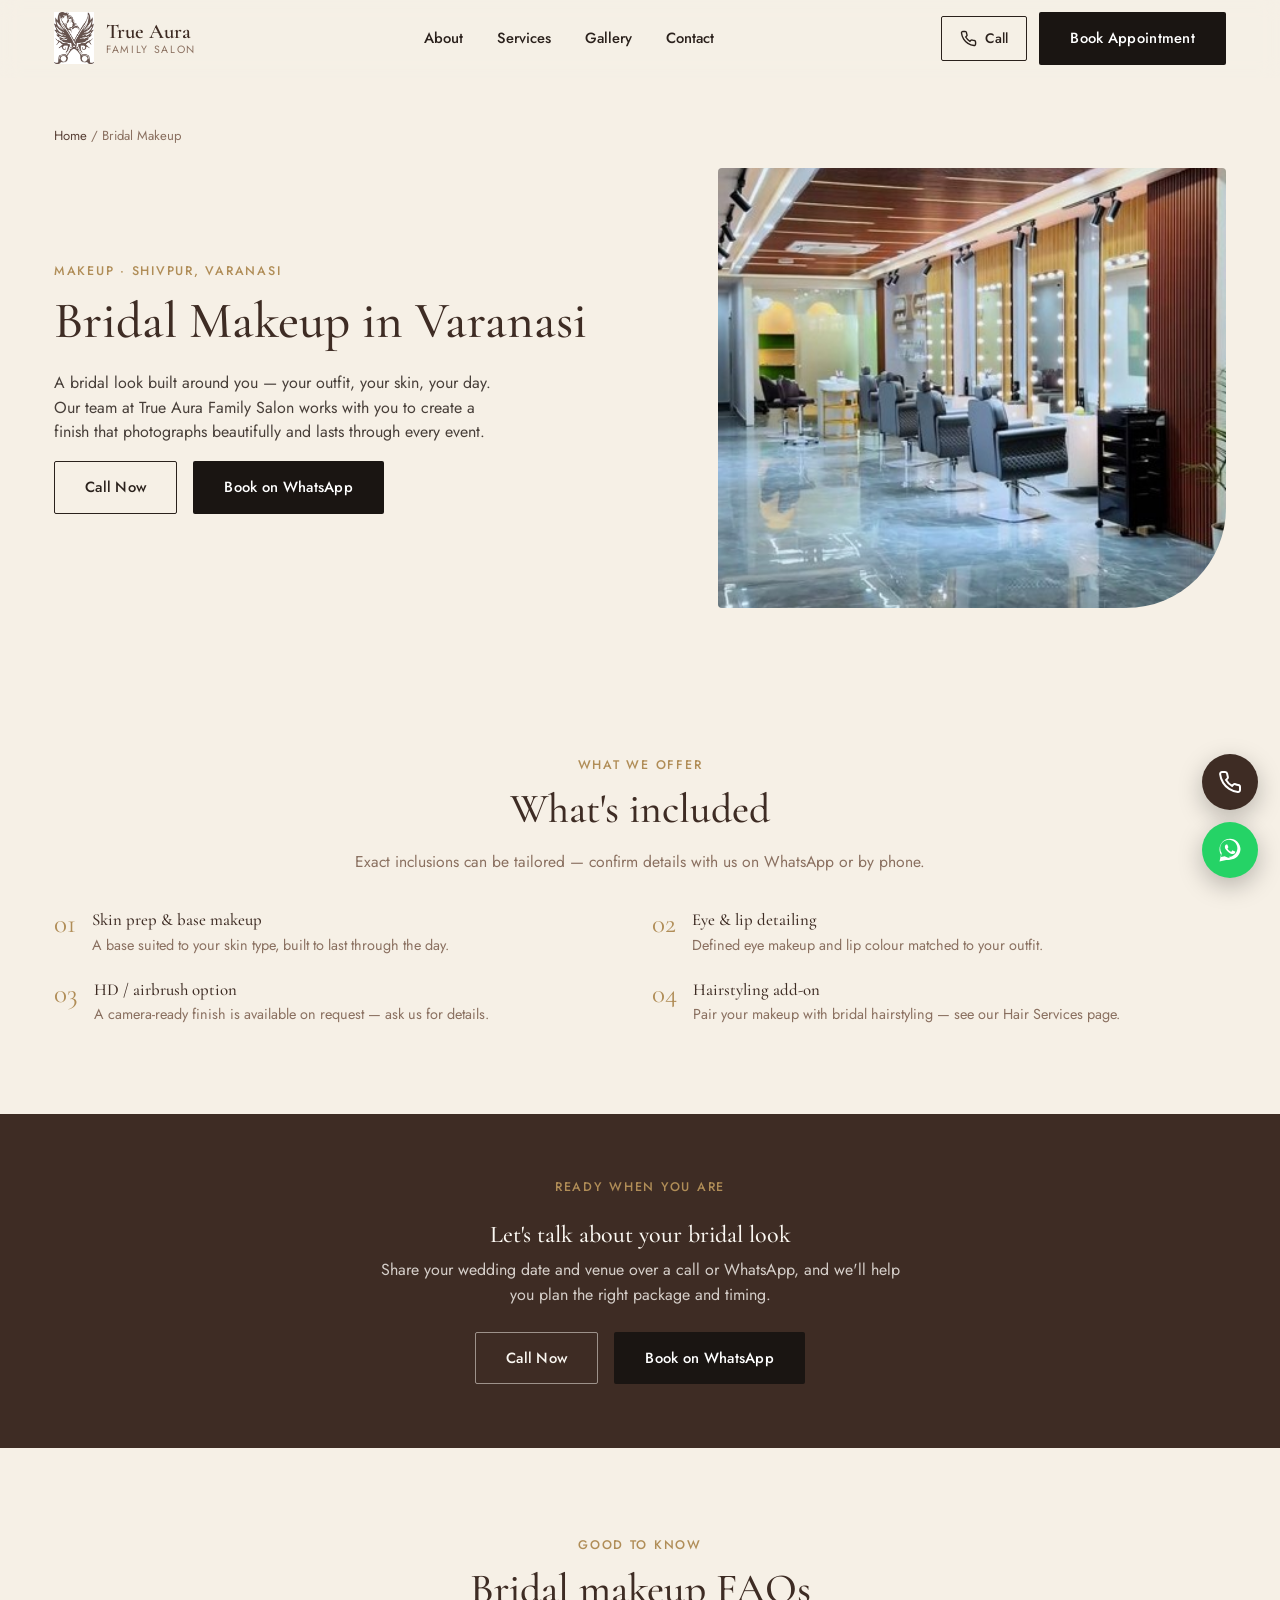
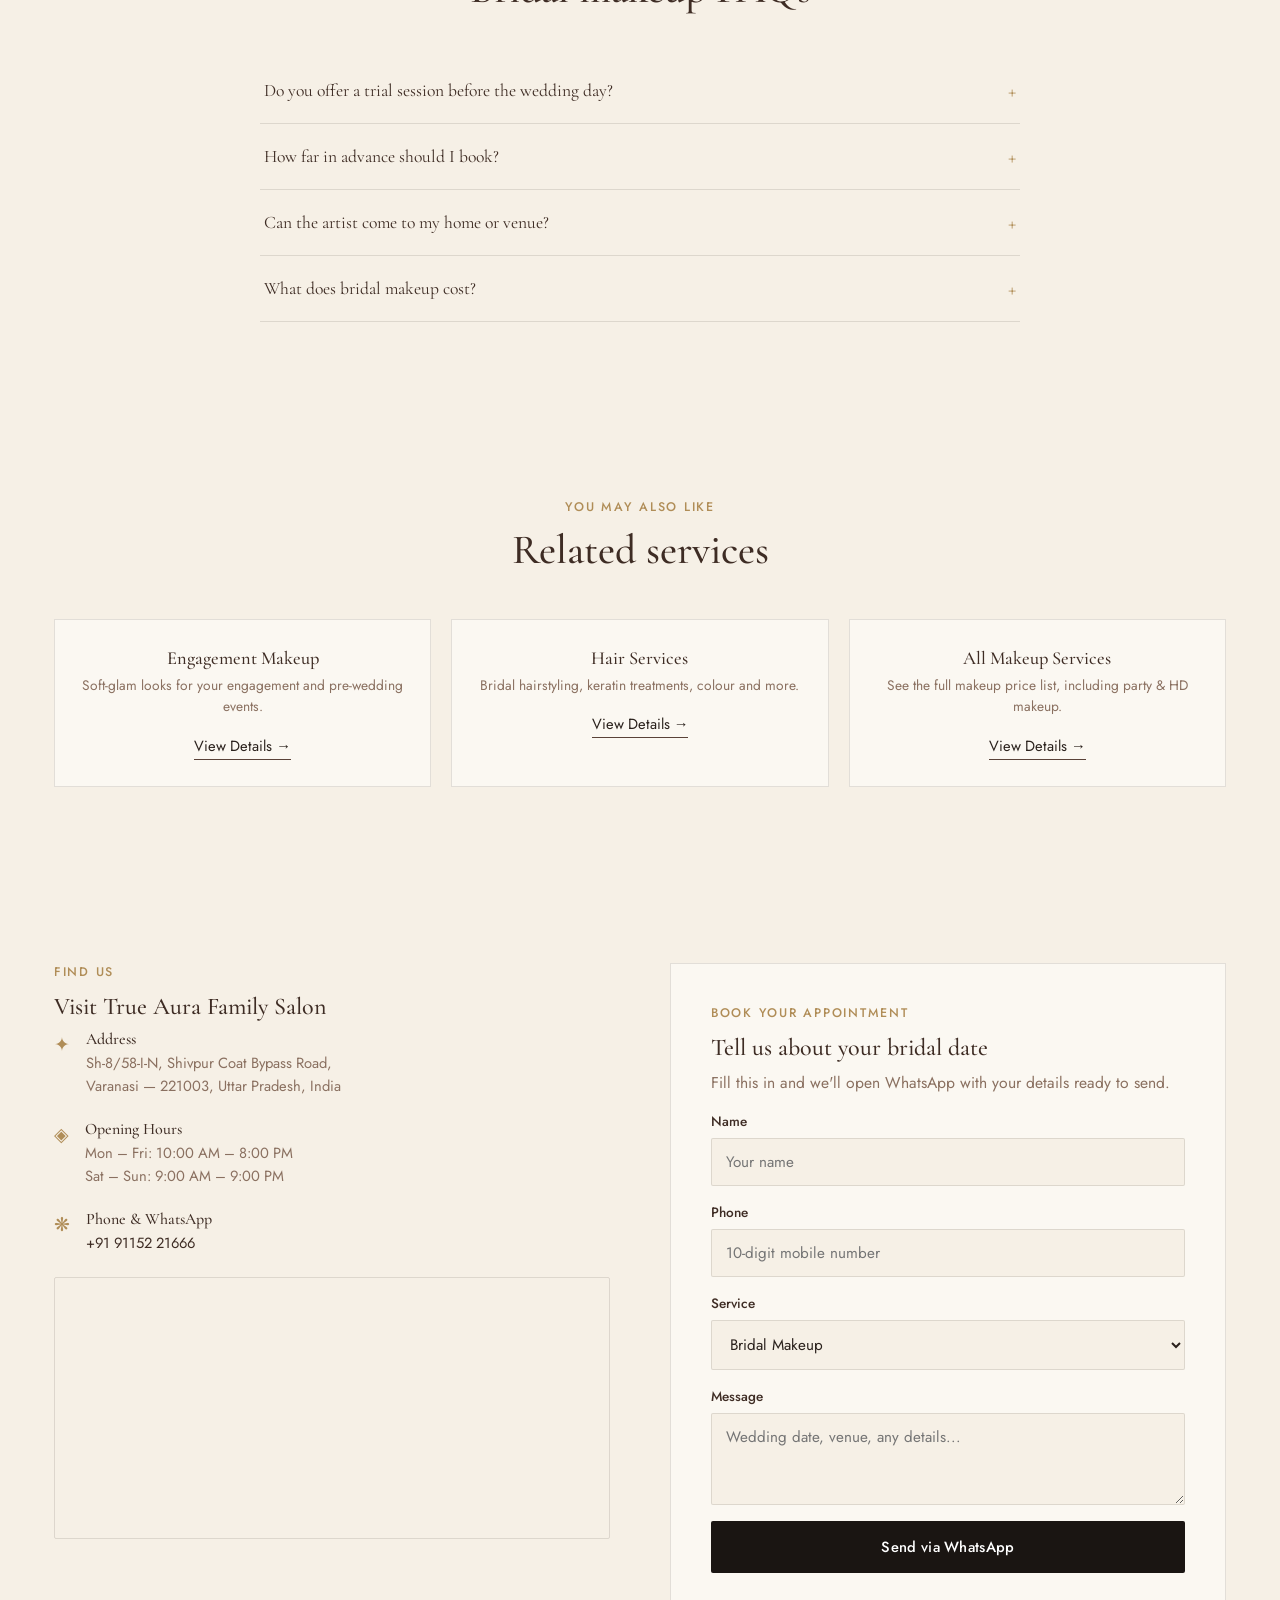
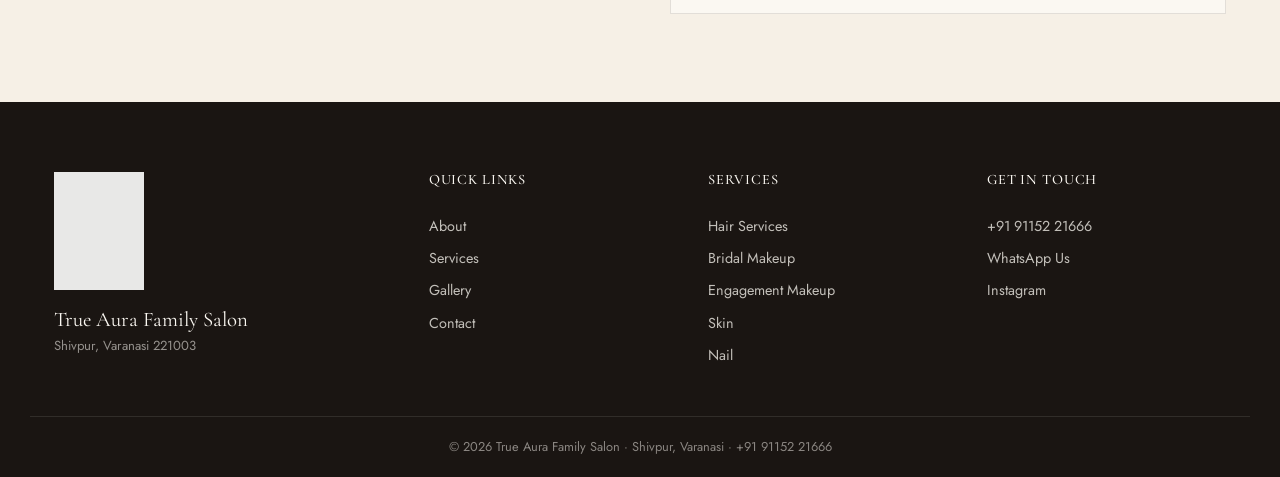
==== bridal-makeup.html @ 0a761437 "Add files via upload" ====
<!DOCTYPE html>
<html lang="en">
<head>
<meta charset="UTF-8">
<meta name="viewport" content="width=device-width, initial-scale=1.0">
<title>Bridal Makeup in Varanasi | True Aura Family Salon, Shivpur</title>
<meta name="description" content="Bridal makeup at True Aura Family Salon, Shivpur, Varanasi. Book a call or WhatsApp consultation for your wedding day look. Call +91 91152 21666.">
<meta name="keywords" content="bridal makeup Varanasi, bridal makeup artist Varanasi, wedding makeup Shivpur, bridal makeup near me Varanasi">
<meta name="robots" content="index, follow">
<link rel="canonical" href="https://trueauraofficial06-lab.github.io/trueaurasalon.github.io/bridal-makeup.html">

<meta property="og:type" content="website">
<meta property="og:site_name" content="True Aura Family Salon">
<meta property="og:title" content="Bridal Makeup in Varanasi | True Aura Family Salon">
<meta property="og:description" content="Bridal makeup at True Aura Family Salon, Shivpur, Varanasi.">
<meta property="og:url" content="https://trueauraofficial06-lab.github.io/trueaurasalon.github.io/bridal-makeup.html">
<meta property="og:image" content="https://trueauraofficial06-lab.github.io/trueaurasalon.github.io/assets/images/salon-stations.jpg">

<link rel="icon" type="image/png" href="assets/images/logo-header.png">
<link rel="preconnect" href="https://fonts.googleapis.com">
<link rel="preconnect" href="https://fonts.gstatic.com" crossorigin>
<link href="https://fonts.googleapis.com/css2?family=Cormorant+Garamond:ital,wght@0,400;0,500;0,600;1,500&family=Jost:wght@300;400;500;600&display=swap" rel="stylesheet">
<link rel="stylesheet" href="style.css">

<script type="application/ld+json">
{
  "@context": "https://schema.org",
  "@type": "Service",
  "serviceType": "Bridal Makeup",
  "provider": {
    "@type": "HairSalon",
    "name": "True Aura Family Salon",
    "telephone": "+919115221666",
    "address": {
      "@type": "PostalAddress",
      "streetAddress": "Sh-8/58-I-N, Shivpur Coat Bypass Road",
      "addressLocality": "Varanasi",
      "postalCode": "221003",
      "addressRegion": "Uttar Pradesh",
      "addressCountry": "IN"
    }
  },
  "areaServed": "Varanasi",
  "url": "https://trueauraofficial06-lab.github.io/trueaurasalon.github.io/bridal-makeup.html"
}
</script>
</head>
<body>

<!-- ============ HEADER ============ -->
<header class="site-header" id="site-header">
  <div class="container header-inner">
    <a href="index.html" class="brand" aria-label="True Aura Family Salon — home">
      <img src="assets/images/logo-header.png" alt="True Aura Family Salon logo — scissors and wings emblem" class="brand-logo" width="56" height="73">
      <span class="brand-text">
        <span class="brand-name">True Aura</span>
        <span class="brand-sub">Family Salon</span>
      </span>
    </a>

    <nav class="main-nav" aria-label="Primary">
      <ul>
        <li><a href="index.html#about">About</a></li>
        <li class="has-mega">
          <a href="index.html#services" aria-haspopup="true">Services</a>
          <div class="mega-menu" aria-label="Service categories">
            <div class="mega-col">
              <span class="mega-cat">Hair</span>
              <a href="hair-services.html">Hair Services</a>
              <a href="index.html?filter=hair#services">Full price list</a>
            </div>
            <div class="mega-col">
              <span class="mega-cat">Makeup</span>
              <a href="bridal-makeup.html">Bridal Makeup</a>
              <a href="engagement-makeup.html">Engagement Makeup</a>
              <a href="index.html?filter=makeup#services">Full price list</a>
            </div>
            <div class="mega-col">
              <span class="mega-cat">Skin</span>
              <a href="index.html?filter=skin#services">Full price list</a>
            </div>
            <div class="mega-col">
              <span class="mega-cat">Nail</span>
              <a href="index.html?filter=nail#services">Full price list</a>
            </div>
          </div>
        </li>
        <li><a href="index.html#gallery">Gallery</a></li>
        <li><a href="index.html#contact">Contact</a></li>
      </ul>
    </nav>

    <div class="header-actions">
      <a href="tel:+919115221666" class="header-call" aria-label="Call True Aura Family Salon">
        <svg width="17" height="17" viewBox="0 0 24 24" fill="none" stroke="currentColor" stroke-width="2"><path d="M22 16.92v3a2 2 0 0 1-2.18 2 19.79 19.79 0 0 1-8.63-3.07 19.5 19.5 0 0 1-6-6 19.79 19.79 0 0 1-3.07-8.67A2 2 0 0 1 4.11 2h3a2 2 0 0 1 2 1.72c.127.96.362 1.903.7 2.81a2 2 0 0 1-.45 2.11L8.09 9.91a16 16 0 0 0 6 6l1.27-1.27a2 2 0 0 1 2.11-.45c.907.338 1.85.573 2.81.7A2 2 0 0 1 22 16.92z"/></svg>
        <span>Call</span>
      </a>
      <a href="https://wa.me/919115221666?text=Hi%20True%20Aura%2C%20I%27d%20like%20to%20ask%20about%20bridal%20makeup." class="btn btn-solid" target="_blank" rel="noopener">Book Appointment</a>
      <button class="nav-toggle" id="navToggle" aria-label="Open menu" aria-expanded="false">
        <span></span><span></span><span></span>
      </button>
    </div>
  </div>

  <div class="mobile-nav" id="mobileNav">
    <a href="index.html#about">About</a>
    <a href="index.html#services">Services</a>
    <a href="hair-services.html">Hair Services</a>
    <a href="bridal-makeup.html">Bridal Makeup</a>
    <a href="engagement-makeup.html">Engagement Makeup</a>
    <a href="index.html#gallery">Gallery</a>
    <a href="index.html#contact">Contact</a>
    <a href="tel:+919115221666" class="btn btn-outline">Call Now</a>
    <a href="https://wa.me/919115221666" class="btn btn-solid" target="_blank" rel="noopener">Book on WhatsApp</a>
  </div>
</header>

<main>

  <!-- ============ PAGE HERO ============ -->
  <section class="page-hero">
    <div class="container">
      <p class="breadcrumb"><a href="index.html">Home</a> / Bridal Makeup</p>
      <div class="page-hero-inner">
        <div class="page-hero-copy">
          <p class="eyebrow">Makeup · Shivpur, Varanasi</p>
          <h1>Bridal Makeup in Varanasi</h1>
          <p class="hero-sub">A bridal look built around you — your outfit, your skin, your day. Our team at True Aura Family Salon works with you to create a finish that photographs beautifully and lasts through every event.</p>
          <div class="hero-ctas">
            <a href="tel:+919115221666" class="btn btn-outline">Call Now</a>
            <a href="https://wa.me/919115221666?text=Hi%20True%20Aura%2C%20I%27d%20like%20to%20ask%20about%20bridal%20makeup." class="btn btn-solid" target="_blank" rel="noopener">Book on WhatsApp</a>
          </div>
        </div>
        <div class="page-hero-media">
          <img src="assets/images/salon-stations-md.jpg" alt="Bridal makeup styling area at True Aura Family Salon, Varanasi" width="900" height="1600" loading="eager">
        </div>
      </div>
    </div>
  </section>

  <!-- ============ WHAT'S INCLUDED ============ -->
  <section class="editorial">
    <div class="container">
      <div class="section-head" style="margin-bottom:36px;">
        <p class="eyebrow">What We Offer</p>
        <h2>What's included</h2>
        <p class="section-sub">Exact inclusions can be tailored — confirm details with us on WhatsApp or by phone.</p>
      </div>
      <div class="include-grid">
        <div class="include-item">
          <span class="num">01</span>
          <div><h3>Skin prep &amp; base makeup</h3><p>A base suited to your skin type, built to last through the day.</p></div>
        </div>
        <div class="include-item">
          <span class="num">02</span>
          <div><h3>Eye &amp; lip detailing</h3><p>Defined eye makeup and lip colour matched to your outfit.</p></div>
        </div>
        <div class="include-item">
          <span class="num">03</span>
          <div><h3>HD / airbrush option</h3><p>A camera-ready finish is available on request — ask us for details.</p></div>
        </div>
        <div class="include-item">
          <span class="num">04</span>
          <div><h3>Hairstyling add-on</h3><p>Pair your makeup with bridal hairstyling — see our Hair Services page.</p></div>
        </div>
      </div>
    </div>
  </section>

  <!-- ============ CTA BANNER ============ -->
  <section class="cta-banner">
    <div class="container">
      <p class="eyebrow">Ready When You Are</p>
      <h2>Let's talk about your bridal look</h2>
      <p>Share your wedding date and venue over a call or WhatsApp, and we'll help you plan the right package and timing.</p>
      <div class="hero-ctas">
        <a href="tel:+919115221666" class="btn btn-outline">Call Now</a>
        <a href="https://wa.me/919115221666?text=Hi%20True%20Aura%2C%20I%27d%20like%20to%20ask%20about%20bridal%20makeup." class="btn btn-solid" target="_blank" rel="noopener">Book on WhatsApp</a>
      </div>
    </div>
  </section>

  <!-- ============ FAQ ============ -->
  <section class="faq">
    <div class="container">
      <div class="section-head">
        <p class="eyebrow">Good to Know</p>
        <h2>Bridal makeup FAQs</h2>
      </div>
      <div class="faq-list" id="faqListBridal"></div>
    </div>
  </section>

  <!-- ============ RELATED SERVICES ============ -->
  <section class="popular">
    <div class="container">
      <div class="section-head">
        <p class="eyebrow">You May Also Like</p>
        <h2>Related services</h2>
      </div>
      <div class="related-grid">
        <div class="related-card">
          <h3>Engagement Makeup</h3>
          <p>Soft-glam looks for your engagement and pre-wedding events.</p>
          <a href="engagement-makeup.html" class="text-link">View Details →</a>
        </div>
        <div class="related-card">
          <h3>Hair Services</h3>
          <p>Bridal hairstyling, keratin treatments, colour and more.</p>
          <a href="hair-services.html" class="text-link">View Details →</a>
        </div>
        <div class="related-card">
          <h3>All Makeup Services</h3>
          <p>See the full makeup price list, including party &amp; HD makeup.</p>
          <a href="index.html?filter=makeup#services" class="text-link">View Details →</a>
        </div>
      </div>
    </div>
  </section>

  <!-- ============ CONTACT ============ -->
  <section class="contact" id="contact">
    <div class="container contact-inner">
      <div class="contact-info">
        <p class="eyebrow">Find Us</p>
        <h2>Visit True Aura Family Salon</h2>
        <div class="info-row">
          <span class="info-icon">✦</span>
          <div><h3>Address</h3><p>Sh-8/58-I-N, Shivpur Coat Bypass Road,<br>Varanasi — 221003, Uttar Pradesh, India</p></div>
        </div>
        <div class="info-row">
          <span class="info-icon">◈</span>
          <div><h3>Opening Hours</h3><p>Mon – Fri: 10:00 AM – 8:00 PM<br>Sat – Sun: 9:00 AM – 9:00 PM</p></div>
        </div>
        <div class="info-row">
          <span class="info-icon">❋</span>
          <div><h3>Phone &amp; WhatsApp</h3><p><a href="tel:+919115221666">+91 91152 21666</a></p></div>
        </div>
        <div class="map-embed">
          <iframe src="https://maps.google.com/maps?q=Shivpur+Coat+Bypass+Road+Varanasi+221003&output=embed" title="True Aura Family Salon location map" loading="lazy" referrerpolicy="no-referrer-when-downgrade"></iframe>
        </div>
      </div>

      <div class="contact-form-wrap">
        <p class="eyebrow">Book Your Appointment</p>
        <h2>Tell us about your bridal date</h2>
        <p class="section-sub">Fill this in and we'll open WhatsApp with your details ready to send.</p>
        <form id="bookingForm" class="booking-form">
          <label for="fName">Name<input type="text" id="fName" name="name" required placeholder="Your name"></label>
          <label for="fPhone">Phone<input type="tel" id="fPhone" name="phone" required placeholder="10-digit mobile number"></label>
          <label for="fService">Service
            <select id="fService" name="service">
              <option selected>Bridal Makeup</option>
              <option>Engagement Makeup</option>
              <option>Hair</option>
              <option>Not sure yet</option>
            </select>
          </label>
          <label for="fMessage">Message<textarea id="fMessage" name="message" rows="3" placeholder="Wedding date, venue, any details..."></textarea></label>
          <button type="submit" class="btn btn-solid btn-full">Send via WhatsApp</button>
        </form>
      </div>
    </div>
  </section>

</main>

<div class="floating-actions">
  <a href="tel:+919115221666" class="floating-btn floating-call" aria-label="Call True Aura Family Salon">
    <svg width="24" height="24" viewBox="0 0 24 24" fill="none" stroke="currentColor" stroke-width="2"><path d="M22 16.92v3a2 2 0 0 1-2.18 2 19.79 19.79 0 0 1-8.63-3.07 19.5 19.5 0 0 1-6-6 19.79 19.79 0 0 1-3.07-8.67A2 2 0 0 1 4.11 2h3a2 2 0 0 1 2 1.72c.127.96.362 1.903.7 2.81a2 2 0 0 1-.45 2.11L8.09 9.91a16 16 0 0 0 6 6l1.27-1.27a2 2 0 0 1 2.11-.45c.907.338 1.85.573 2.81.7A2 2 0 0 1 22 16.92z"/></svg>
  </a>
  <a href="https://wa.me/919115221666?text=Hi%20True%20Aura%2C%20I%27d%20like%20to%20ask%20about%20bridal%20makeup."
     class="floating-btn floating-whatsapp" target="_blank" rel="noopener" aria-label="Book on WhatsApp">
    <svg viewBox="0 0 32 32" width="28" height="28" fill="currentColor"><path d="M16.02 3C9.4 3 4 8.4 4 15.02c0 2.36.62 4.56 1.7 6.47L4 29l7.7-1.63A11.94 11.94 0 0 0 16.02 27C22.64 27 28 21.6 28 14.98 28 8.4 22.64 3 16.02 3zm0 21.8c-2 0-3.86-.55-5.46-1.5l-.39-.23-4.57.97.98-4.46-.25-.4a9.7 9.7 0 0 1-1.5-5.16c0-5.4 4.4-9.8 9.8-9.8 5.4 0 9.8 4.4 9.8 9.8 0 5.4-4.4 9.78-9.8 9.78zm5.36-7.34c-.29-.15-1.74-.86-2.01-.96-.27-.1-.47-.15-.66.15-.2.29-.76.96-.93 1.16-.17.2-.34.22-.63.07-.29-.15-1.22-.45-2.32-1.43-.86-.76-1.44-1.7-1.61-1.99-.17-.29-.02-.44.13-.59.13-.13.29-.34.44-.51.15-.17.2-.29.29-.49.1-.2.05-.37-.02-.51-.07-.15-.66-1.59-.9-2.18-.24-.57-.48-.49-.66-.5h-.56c-.2 0-.51.07-.78.37-.27.29-1.02 1-1.02 2.44s1.04 2.83 1.19 3.03c.15.2 2.05 3.13 4.97 4.39.7.3 1.24.48 1.66.61.7.22 1.34.19 1.84.12.56-.08 1.74-.71 1.98-1.4.24-.68.24-1.27.17-1.4-.07-.13-.27-.2-.56-.35z"/></svg>
  </a>
</div>

<!-- ============ FOOTER ============ -->
<footer class="site-footer">
  <div class="container footer-inner">
    <div class="footer-brand">
      <img src="assets/images/logo-hero.png" alt="True Aura Family Salon logo" class="footer-logo" width="120" height="157" loading="lazy">
      <p>True Aura Family Salon</p>
      <p class="footer-tag">Shivpur, Varanasi 221003</p>
    </div>
    <div class="footer-col">
      <h4>Quick Links</h4>
      <a href="index.html#about">About</a>
      <a href="index.html#services">Services</a>
      <a href="index.html#gallery">Gallery</a>
      <a href="index.html#contact">Contact</a>
    </div>
    <div class="footer-col">
      <h4>Services</h4>
      <a href="hair-services.html">Hair Services</a>
      <a href="bridal-makeup.html">Bridal Makeup</a>
      <a href="engagement-makeup.html">Engagement Makeup</a>
      <a href="index.html?filter=skin#services">Skin</a>
      <a href="index.html?filter=nail#services">Nail</a>
    </div>
    <div class="footer-col">
      <h4>Get in Touch</h4>
      <a href="tel:+919115221666">+91 91152 21666</a>
      <a href="https://wa.me/919115221666" target="_blank" rel="noopener">WhatsApp Us</a>
      <a href="https://instagram.com/trueaurasalon" target="_blank" rel="noopener">Instagram</a>
    </div>
  </div>
  <div class="footer-bottom">
    <div class="container"><p>© 2026 True Aura Family Salon · Shivpur, Varanasi · +91 91152 21666</p></div>
  </div>
</footer>

<script src="script.js"></script>
<script>
  document.addEventListener('DOMContentLoaded', () => {
    window.renderFaq('faqListBridal', [
      { q: 'Do you offer a trial session before the wedding day?', a: 'Yes, trials are recommended for brides. Message us on WhatsApp or call to check availability and pricing.' },
      { q: 'How far in advance should I book?', a: 'We recommend booking at least 2\u20134 weeks ahead of your date to secure your preferred time slot.' },
      { q: 'Can the artist come to my home or venue?', a: 'Please ask us on WhatsApp or by phone \u2014 outcall availability depends on your date and location.' },
      { q: 'What does bridal makeup cost?', a: 'Pricing depends on the look, products and any add-ons like hairstyling. Call or WhatsApp us for current packages.' },
    ]);
  });
</script>
</body>
</html>
---- style.css ----
/* ============================================
   True Aura Family Salon — Stylesheet
   Palette: warm cream + mocha-brown (from logo) + near-black
   ============================================ */

:root {
  --cream: #F6F0E6;
  --cream-dark: #ECE2D0;
  --paper: #FBF8F2;
  --mocha: #5A4238;
  --mocha-dark: #3E2C24;
  --mocha-light: #8A7060;
  --ink: #2A211C;
  --near-black: #1A1512;
  --gold: #B08D57;
  --white: #FFFFFF;
  --line: rgba(42, 33, 28, 0.12);
  --shadow: 0 12px 32px rgba(58, 40, 28, 0.14);

  --font-serif: 'Cormorant Garamond', Georgia, serif;
  --font-sans: 'Jost', 'Segoe UI', sans-serif;

  --container-w: 1220px;
}

* { box-sizing: border-box; }
html { scroll-behavior: smooth; }

body {
  margin: 0;
  font-family: var(--font-sans);
  color: var(--ink);
  background: var(--cream);
  line-height: 1.55;
  -webkit-font-smoothing: antialiased;
}

img { max-width: 100%; display: block; }
a { color: inherit; text-decoration: none; }
ul { margin: 0; padding: 0; list-style: none; }
h1, h2, h3, h4 {
  font-family: var(--font-serif);
  color: var(--mocha-dark);
  margin: 0 0 0.4em;
  font-weight: 500;
  line-height: 1.15;
}
p { margin: 0 0 1em; }

.container {
  max-width: var(--container-w);
  margin: 0 auto;
  padding: 0 24px;
}

@media (prefers-reduced-motion: reduce) {
  html { scroll-behavior: auto; }
  * { animation: none !important; transition: none !important; }
}

/* ---------- Reveal-on-scroll ---------- */
.reveal {
  opacity: 0;
  transform: translateY(24px);
  transition: opacity .7s ease, transform .7s ease;
}
.reveal.is-visible { opacity: 1; transform: none; }

/* ---------- Buttons ---------- */
.btn {
  display: inline-flex;
  align-items: center;
  justify-content: center;
  gap: 8px;
  padding: 14px 30px;
  font-family: var(--font-sans);
  font-size: 0.92rem;
  font-weight: 500;
  letter-spacing: 0.02em;
  border-radius: 2px;
  border: 1px solid transparent;
  cursor: pointer;
  transition: background .25s ease, color .25s ease, border-color .25s ease, transform .15s ease;
  white-space: nowrap;
}
.btn:active { transform: scale(0.98); }
.btn-solid { background: var(--near-black); color: var(--white); }
.btn-solid:hover { background: var(--mocha-dark); }
.btn-dark { background: var(--mocha); color: var(--white); }
.btn-dark:hover { background: var(--mocha-dark); }
.btn-outline { background: transparent; color: var(--ink); border-color: var(--ink); }
.btn-outline:hover { background: var(--ink); color: var(--white); }
.btn-full { width: 100%; }

.text-link { font-size: 0.92rem; border-bottom: 1px solid var(--mocha); padding-bottom: 2px; }

/* ---------- Section heads ---------- */
.eyebrow {
  font-family: var(--font-sans);
  font-size: 0.78rem;
  letter-spacing: 0.14em;
  text-transform: uppercase;
  color: var(--gold);
  margin-bottom: 10px;
  font-weight: 500;
}
.section-head { max-width: 640px; margin: 0 auto 44px; text-align: center; }
.section-head h2 { font-size: clamp(1.9rem, 3.4vw, 2.6rem); }
.section-sub { color: var(--mocha-light); font-size: 0.98rem; }
.section-head-row {
  display: flex;
  align-items: flex-end;
  justify-content: space-between;
  text-align: left;
  max-width: none;
  margin-bottom: 32px;
  gap: 16px;
  flex-wrap: wrap;
}
.section-head-row .section-head { margin: 0; text-align: left; max-width: none; }

section { padding: 88px 0; }

/* ============ HEADER ============ */
.site-header {
  position: sticky;
  top: 0;
  z-index: 100;
  background: rgba(246, 240, 230, 0.7);
  backdrop-filter: blur(10px);
  border-bottom: 1px solid transparent;
  transition: background .3s ease, border-color .3s ease, box-shadow .3s ease;
}
.site-header.is-scrolled {
  background: var(--paper);
  border-color: var(--line);
  box-shadow: 0 4px 20px rgba(42,33,28,0.06);
}
.header-inner {
  display: flex;
  align-items: center;
  justify-content: space-between;
  gap: 24px;
  padding-top: 12px;
  padding-bottom: 12px;
}
.brand { display: flex; align-items: center; gap: 12px; }
.brand-logo { height: 52px; width: auto; }
.brand-text { display: flex; flex-direction: column; line-height: 1.1; }
.brand-name { font-family: var(--font-serif); font-size: 1.3rem; color: var(--mocha-dark); font-weight: 600; white-space: nowrap; }
.brand-sub { font-size: 0.66rem; letter-spacing: 0.16em; text-transform: uppercase; color: var(--mocha-light); white-space: nowrap; }

@media (max-width: 420px) {
  .brand-name { font-size: 1.05rem; }
  .brand-sub { display: none; }
}

.main-nav ul { display: flex; gap: 34px; }
.main-nav a { font-size: 0.92rem; font-weight: 500; padding: 6px 0; position: relative; }
.main-nav a::after {
  content: '';
  position: absolute; left: 0; right: 0; bottom: -2px;
  height: 1px; background: var(--mocha);
  transform: scaleX(0); transform-origin: left;
  transition: transform .25s ease;
}
.main-nav a:hover::after { transform: scaleX(1); }

.has-mega { position: relative; }
.mega-menu {
  position: absolute;
  top: 100%;
  left: 50%;
  transform: translateX(-50%) translateY(8px);
  background: var(--paper);
  border: 1px solid var(--line);
  box-shadow: var(--shadow);
  padding: 22px 20px;
  display: grid;
  grid-template-columns: repeat(4, 168px);
  gap: 24px;
  opacity: 0;
  visibility: hidden;
  transition: opacity .2s ease, transform .2s ease, visibility .2s;
}
.has-mega:hover .mega-menu,
.has-mega:focus-within .mega-menu {
  opacity: 1; visibility: visible; transform: translateX(-50%) translateY(0);
}
.mega-col { display: flex; flex-direction: column; gap: 3px; }
.mega-col .mega-cat {
  font-family: var(--font-serif);
  font-size: 1.05rem;
  color: var(--mocha-dark);
  margin-bottom: 8px;
}
.mega-col a {
  font-size: 0.85rem;
  color: var(--ink);
  padding: 5px 6px;
  margin: 0 -6px;
  border-radius: 2px;
}
.mega-col a:hover { background: var(--cream-dark); color: var(--mocha-dark); }

.header-actions { display: flex; align-items: center; gap: 12px; }
.header-call {
  display: inline-flex; align-items: center; gap: 8px;
  padding: 11px 18px;
  border: 1px solid var(--ink);
  border-radius: 2px;
  color: var(--ink);
  font-size: 0.86rem;
  font-weight: 500;
  white-space: nowrap;
  transition: background .2s ease, color .2s ease;
}
.header-call svg { flex-shrink: 0; }
.header-call:hover { background: var(--ink); color: var(--white); }
@media (max-width: 480px) {
  .header-call span { display: none; }
  .header-call { padding: 10px; border-radius: 50%; }
}

.nav-toggle {
  display: none;
  flex-direction: column;
  justify-content: center;
  gap: 5px;
  width: 40px; height: 40px;
  background: none; border: none; cursor: pointer;
}
.nav-toggle span { display: block; height: 2px; width: 100%; background: var(--ink); transition: transform .2s ease, opacity .2s ease; }
.nav-toggle.is-open span:nth-child(1) { transform: translateY(7px) rotate(45deg); }
.nav-toggle.is-open span:nth-child(2) { opacity: 0; }
.nav-toggle.is-open span:nth-child(3) { transform: translateY(-7px) rotate(-45deg); }

.mobile-nav {
  display: none;
  flex-direction: column;
  gap: 4px;
  padding: 8px 24px 24px;
  background: var(--paper);
  border-top: 1px solid var(--line);
}
.mobile-nav a { padding: 12px 0; font-size: 1rem; border-bottom: 1px solid var(--line); }
.mobile-nav .btn { margin-top: 14px; }
.mobile-nav.is-open { display: flex; }

/* ============ HERO ============ */
.hero { padding-top: 56px; padding-bottom: 0; overflow: hidden; }
.hero-inner {
  display: grid;
  grid-template-columns: 1.15fr 0.85fr;
  align-items: center;
  gap: 40px;
}
.hero-wordmark {
  font-size: clamp(4.2rem, 12vw, 9.5rem);
  letter-spacing: 0.01em;
  margin: 0.1em 0 0.25em;
  color: var(--mocha-dark);
  line-height: 0.9;
}
.hero-headline { font-family: var(--font-serif); font-size: clamp(1.3rem, 2vw, 1.6rem); font-style: italic; color: var(--mocha); margin-bottom: 0.5em; }
.hero-sub { max-width: 460px; color: var(--ink); opacity: 0.85; }
.hero-ctas { display: flex; gap: 16px; flex-wrap: wrap; margin-top: 8px; }

.hero-media { position: relative; }
.hero-media img {
  width: 100%;
  height: 560px;
  object-fit: cover;
  border-radius: 4px 4px 140px 4px;
}
.hero-media-tag {
  position: absolute;
  left: -18px;
  bottom: 34px;
  background: var(--near-black);
  color: var(--white);
  padding: 18px 22px;
  display: flex;
  flex-direction: column;
  box-shadow: var(--shadow);
}
.hero-media-tag-num { font-family: var(--font-serif); font-size: 1.9rem; line-height: 1; }
.hero-media-tag-label { font-size: 0.72rem; letter-spacing: 0.08em; text-transform: uppercase; color: var(--gold); margin-top: 4px; }

/* ============ CATEGORY STRIP ============ */
.category-strip { background: var(--near-black); padding: 0; margin-top: 64px; }
.category-grid {
  display: grid;
  grid-template-columns: repeat(4, 1fr);
}
.category-item {
  display: flex;
  align-items: center;
  gap: 16px;
  padding: 26px 20px;
  border-right: 1px solid rgba(255,255,255,0.08);
  color: var(--paper);
  transition: background .2s ease;
}
.category-item:last-child { border-right: none; }
.category-item:hover { background: rgba(255,255,255,0.05); }
.category-item img { width: 58px; height: 58px; object-fit: cover; border-radius: 2px; flex-shrink: 0; }
.category-label { font-family: var(--font-serif); font-size: 1.15rem; margin-right: auto; }
.category-go { font-size: 0.74rem; letter-spacing: 0.06em; color: var(--gold); white-space: nowrap; }

/* ============ EDITORIAL (About) ============ */
.editorial-inner {
  display: grid;
  grid-template-columns: 0.85fr 1.15fr;
  gap: 60px;
  align-items: center;
}
.editorial-media img { width: 100%; height: 520px; object-fit: cover; border-radius: 2px; }
.editorial-copy h2 { font-size: clamp(1.9rem, 3.2vw, 2.5rem); }
.check-list { margin: 20px 0 28px; display: flex; flex-direction: column; gap: 10px; }
.check-list li { position: relative; padding-left: 26px; color: var(--ink); opacity: 0.88; }
.check-list li::before {
  content: '✓';
  position: absolute; left: 0; top: 0;
  color: var(--gold); font-weight: 600;
}

/* ============ SERVICES ============ */
.services { background: var(--cream-dark); }
.filter-bar {
  display: flex;
  justify-content: center;
  flex-wrap: wrap;
  gap: 10px;
  margin-bottom: 40px;
}
.filter-btn {
  font-family: var(--font-sans);
  font-size: 0.86rem;
  padding: 10px 24px;
  border-radius: 999px;
  border: 1px solid var(--mocha-light);
  background: transparent;
  color: var(--mocha-dark);
  cursor: pointer;
  transition: background .2s ease, color .2s ease;
}
.filter-btn:hover { background: rgba(90,66,56,0.08); }
.filter-btn.is-active { background: var(--near-black); border-color: var(--near-black); color: var(--white); }

.services-grid {
  display: grid;
  grid-template-columns: repeat(3, 1fr);
  gap: 20px;
}
.service-card {
  background: var(--paper);
  border: 1px solid var(--line);
  padding: 26px;
  display: flex;
  flex-direction: column;
  gap: 8px;
  transition: transform .2s ease, box-shadow .2s ease;
}
.service-card:hover { transform: translateY(-4px); box-shadow: var(--shadow); }
.service-card-top { display: flex; justify-content: space-between; align-items: flex-start; gap: 12px; }
.service-card h3 { font-size: 1.2rem; margin: 0; }
.service-price { font-family: var(--font-serif); color: var(--gold); font-size: 1.15rem; white-space: nowrap; }
.service-desc { color: var(--mocha-light); font-size: 0.9rem; flex-grow: 1; }
.service-tag { font-size: 0.68rem; letter-spacing: 0.1em; text-transform: uppercase; color: var(--mocha-light); }
.service-card .btn { align-self: flex-start; padding: 9px 20px; font-size: 0.82rem; margin-top: 6px; }
.service-card.is-hidden { display: none; }

/* ============ POPULAR ============ */
.popular-grid {
  display: grid;
  grid-template-columns: repeat(4, 1fr);
  gap: 20px;
}
.popular-card { background: var(--paper); border: 1px solid var(--line); }
.popular-card-img { aspect-ratio: 4/5; overflow: hidden; }
.popular-card-img img { width: 100%; height: 100%; object-fit: cover; transition: transform .4s ease; }
.popular-card:hover .popular-card-img img { transform: scale(1.05); }
.popular-card-body { padding: 16px 18px 20px; }
.popular-card-body h3 { font-size: 1.05rem; margin-bottom: 4px; }
.popular-card-body .service-price { font-size: 1rem; }

/* ============ GALLERY ============ */
.gallery-grid {
  display: grid;
  grid-template-columns: repeat(4, 1fr);
  gap: 14px;
}
.gallery-grid img { width: 100%; height: 260px; object-fit: cover; border-radius: 2px; }
.gallery-note { text-align: center; color: var(--mocha-light); font-size: 0.85rem; margin: 24px 0 0; }

/* ============ TESTIMONIALS ============ */
.testimonials { background: var(--mocha-dark); color: var(--paper); }
.testimonials .eyebrow { color: var(--gold); }
.testimonials h2 { color: var(--paper); }
.testimonial-carousel { display: flex; align-items: center; gap: 20px; }
.testimonial-track { flex: 1; overflow: hidden; }
.testimonial-track-inner { display: flex; transition: transform .5s ease; }
.testimonial-card {
  flex: 0 0 100%;
  text-align: center;
  max-width: 640px;
  margin: 0 auto;
  padding: 0 20px;
}
.testimonial-card p.quote { font-family: var(--font-serif); font-size: 1.4rem; font-style: italic; line-height: 1.45; margin-bottom: 20px; }
.testimonial-card .stars { color: var(--gold); letter-spacing: 3px; margin-bottom: 14px; }
.testimonial-card .who { font-size: 0.85rem; color: var(--gold); letter-spacing: 0.05em; }
.t-arrow {
  background: none; border: 1px solid rgba(251,248,242,0.3); color: var(--paper);
  width: 42px; height: 42px; border-radius: 50%;
  font-size: 1.4rem; cursor: pointer; flex-shrink: 0;
  transition: background .2s ease;
}
.t-arrow:hover { background: rgba(251,248,242,0.12); }
.t-dots { display: flex; justify-content: center; gap: 8px; margin-top: 24px; }
.t-dot { width: 8px; height: 8px; border-radius: 50%; background: rgba(251,248,242,0.3); border: none; cursor: pointer; padding: 0; }
.t-dot.is-active { background: var(--gold); }

/* ============ TRUST ROW ============ */
.trust-row { background: var(--paper); padding: 60px 0; border-top: 1px solid var(--line); border-bottom: 1px solid var(--line); }
.trust-grid { display: grid; grid-template-columns: repeat(4, 1fr); gap: 30px; }
.trust-item { text-align: center; }
.trust-item svg { width: 34px; height: 34px; color: var(--gold); margin-bottom: 14px; }
.trust-item h3 { font-size: 1.05rem; margin-bottom: 6px; }
.trust-item p { font-size: 0.86rem; color: var(--mocha-light); margin: 0; }

/* ============ FAQ ============ */
.faq-list { max-width: 760px; margin: 0 auto; }
.faq-item { border-bottom: 1px solid var(--line); }
.faq-q {
  width: 100%; text-align: left; background: none; border: none;
  padding: 20px 4px; font-family: var(--font-serif); font-size: 1.1rem;
  color: var(--mocha-dark); cursor: pointer;
  display: flex; justify-content: space-between; align-items: center; gap: 16px;
}
.faq-q .plus { transition: transform .25s ease; color: var(--gold); font-size: 1.3rem; }
.faq-item.is-open .faq-q .plus { transform: rotate(45deg); }
.faq-a { max-height: 0; overflow: hidden; transition: max-height .3s ease; }
.faq-a p { padding: 0 4px 20px; color: var(--mocha-light); font-size: 0.95rem; }

/* ============ CONTACT ============ */
.contact-inner {
  display: grid;
  grid-template-columns: 1fr 1fr;
  gap: 60px;
}
.info-row { display: flex; gap: 16px; margin-bottom: 22px; }
.info-icon { color: var(--gold); font-size: 1.2rem; flex-shrink: 0; }
.info-row h3 { font-size: 1rem; margin-bottom: 4px; }
.info-row p { color: var(--mocha-light); font-size: 0.92rem; margin: 0; }
.info-row a { color: var(--mocha-dark); }
.info-row a:hover { color: var(--gold); }
.map-embed { margin-top: 20px; border-radius: 2px; overflow: hidden; border: 1px solid var(--line); }
.map-embed iframe { width: 100%; height: 260px; border: 0; display: block; }

.contact-form-wrap { background: var(--paper); border: 1px solid var(--line); padding: 40px; }
.booking-form { display: flex; flex-direction: column; gap: 16px; margin-top: 8px; }
.booking-form label { display: flex; flex-direction: column; gap: 6px; font-size: 0.85rem; color: var(--mocha-dark); font-weight: 500; }
.booking-form input, .booking-form select, .booking-form textarea {
  font-family: var(--font-sans);
  font-size: 0.95rem;
  padding: 12px 14px;
  border: 1px solid var(--line);
  background: var(--cream);
  color: var(--ink);
  border-radius: 2px;
  resize: vertical;
}
.booking-form input:focus, .booking-form select:focus, .booking-form textarea:focus {
  outline: 2px solid var(--gold);
  outline-offset: 1px;
}

/* ============ FLOATING ACTION BUTTONS ============ */
.floating-actions {
  position: fixed;
  right: 22px;
  bottom: 22px;
  display: flex;
  flex-direction: column;
  align-items: center;
  gap: 12px;
  z-index: 90;
}
.floating-btn {
  width: 56px; height: 56px;
  border-radius: 50%;
  display: flex;
  align-items: center;
  justify-content: center;
  color: #fff;
  box-shadow: 0 8px 24px rgba(0,0,0,0.25);
  transition: transform .2s ease;
}
.floating-btn:hover { transform: scale(1.08); }
.floating-whatsapp { background: #25D366; }
.floating-call { background: var(--mocha-dark); }

/* ============ FOOTER ============ */
.site-footer { background: var(--near-black); color: var(--paper); padding-top: 70px; }
.footer-inner {
  display: grid;
  grid-template-columns: 1.4fr repeat(3, 1fr);
  gap: 40px;
  padding-bottom: 50px;
  border-bottom: 1px solid rgba(251,248,242,0.1);
}
.footer-logo {
  width: 90px;
  height: auto;
  margin-bottom: 14px;
  /* logo is dark mocha line-art; lighten it so it reads clearly on the near-black footer */
  filter: brightness(0) invert(1) sepia(25%) saturate(200%) brightness(1.1);
  opacity: 0.9;
}
.footer-brand p { margin: 0; }
.footer-brand > p:first-of-type { font-family: var(--font-serif); font-size: 1.3rem; }
.footer-tag { font-size: 0.82rem; color: rgba(251,248,242,0.55); margin-top: 6px; }
.footer-col h4 { color: var(--paper); font-size: 0.9rem; letter-spacing: 0.06em; text-transform: uppercase; margin-bottom: 16px; }
.footer-col { display: flex; flex-direction: column; gap: 10px; }
.footer-col a { font-size: 0.9rem; color: rgba(251,248,242,0.75); }
.footer-col a:hover { color: var(--gold); }
.footer-bottom { padding: 20px 0; }
.footer-bottom p { margin: 0; text-align: center; font-size: 0.8rem; color: rgba(251,248,242,0.5); }

/* ============ SPOTLIGHT (homepage links to service pages) ============ */
.spotlight { background: var(--paper); }
.spotlight-grid {
  display: grid;
  grid-template-columns: repeat(3, 1fr);
  gap: 20px;
}
.spotlight-card {
  position: relative;
  overflow: hidden;
  border-radius: 2px;
  display: block;
  height: 320px;
}
.spotlight-card img {
  width: 100%; height: 100%; object-fit: cover;
  transition: transform .4s ease;
}
.spotlight-card:hover img { transform: scale(1.06); }
.spotlight-card-overlay {
  position: absolute; inset: 0;
  background: linear-gradient(to top, rgba(26,21,18,0.85) 0%, rgba(26,21,18,0.15) 55%, transparent 100%);
  display: flex;
  flex-direction: column;
  justify-content: flex-end;
  padding: 24px;
  color: var(--paper);
}
.spotlight-card h3 { color: var(--paper); font-size: 1.4rem; margin-bottom: 6px; }
.spotlight-card p { color: rgba(251,248,242,0.85); font-size: 0.88rem; margin-bottom: 10px; }
.spotlight-card .text-link { color: var(--gold); border-color: var(--gold); }

/* ============ BREADCRUMB ============ */
.breadcrumb { font-size: 0.82rem; color: var(--mocha-light); margin-bottom: 22px; }
.breadcrumb a { color: var(--mocha); }
.breadcrumb a:hover { text-decoration: underline; }

/* ============ PAGE HERO (service detail pages) ============ */
.page-hero { padding-top: 48px; padding-bottom: 60px; }
.page-hero-inner {
  display: grid;
  grid-template-columns: 1.1fr 0.9fr;
  gap: 44px;
  align-items: center;
}
.page-hero h1 { font-size: clamp(2.1rem, 4.2vw, 3.2rem); }
.page-hero-media img { width: 100%; height: 440px; object-fit: cover; border-radius: 4px 4px 100px 4px; }

/* ============ INCLUDE GRID ============ */
.include-grid {
  display: grid;
  grid-template-columns: repeat(2, 1fr);
  gap: 24px;
  margin: 8px 0 0;
}
.include-item { display: flex; gap: 16px; }
.include-item .num { font-family: var(--font-serif); font-size: 1.7rem; color: var(--gold); flex-shrink: 0; line-height: 1; }
.include-item h3 { font-size: 1.05rem; margin-bottom: 4px; }
.include-item p { font-size: 0.9rem; color: var(--mocha-light); margin: 0; }

/* ============ CTA BANNER ============ */
.cta-banner { background: var(--mocha-dark); color: var(--paper); text-align: center; padding: 64px 24px; }
.cta-banner .eyebrow { color: var(--gold); }
.cta-banner h2 { color: var(--paper); }
.cta-banner p { color: rgba(251,248,242,0.8); max-width: 520px; margin: 0 auto 24px; }
.cta-banner .hero-ctas { justify-content: center; }
.cta-banner .btn-outline { color: var(--paper); border-color: rgba(251,248,242,0.5); }
.cta-banner .btn-outline:hover { background: rgba(251,248,242,0.12); }

/* ============ RELATED SERVICES ============ */
.related-grid { display: grid; grid-template-columns: repeat(3, 1fr); gap: 20px; }
.related-card {
  background: var(--paper);
  border: 1px solid var(--line);
  padding: 28px 24px;
  text-align: center;
  transition: transform .2s ease, box-shadow .2s ease;
}
.related-card:hover { transform: translateY(-4px); box-shadow: var(--shadow); }
.related-card h3 { font-size: 1.15rem; margin-bottom: 6px; }
.related-card p { font-size: 0.86rem; color: var(--mocha-light); margin-bottom: 16px; }
@media (max-width: 1024px) {
  .hero-inner { grid-template-columns: 1fr; gap: 40px; }
  .hero-media img { height: 420px; }
  .editorial-inner { grid-template-columns: 1fr; gap: 34px; }
  .editorial-media img { height: 380px; }
  .services-grid { grid-template-columns: repeat(2, 1fr); }
  .popular-grid { grid-template-columns: repeat(2, 1fr); }
  .gallery-grid { grid-template-columns: repeat(2, 1fr); }
  .contact-inner { grid-template-columns: 1fr; }
  .footer-inner { grid-template-columns: 1fr 1fr; }
  .spotlight-grid { grid-template-columns: 1fr; }
  .page-hero-inner { grid-template-columns: 1fr; }
  .page-hero-media img { height: 340px; }
  .include-grid { grid-template-columns: 1fr; }
  .related-grid { grid-template-columns: 1fr; }
}

@media (max-width: 860px) {
  .main-nav { display: none; }
  .nav-toggle { display: flex; }
  .category-grid { grid-template-columns: repeat(2, 1fr); }
  .category-item { border-right: none; border-bottom: 1px solid rgba(255,255,255,0.08); }
  section { padding: 60px 0; }
  .contact-form-wrap { padding: 28px; }
}

@media (max-width: 600px) {
  .header-actions .btn { padding: 10px 16px; font-size: 0.82rem; }
  .hero-wordmark { font-size: 4rem; }
  .hero-ctas { flex-direction: column; align-items: stretch; }
  .hero-ctas .btn { text-align: center; }
  .services-grid { grid-template-columns: 1fr; }
  .popular-grid { grid-template-columns: 1fr 1fr; }
  .gallery-grid { grid-template-columns: 1fr 1fr; }
  .gallery-grid img { height: 160px; }
  .trust-grid { grid-template-columns: 1fr 1fr; gap: 26px; }
  .footer-inner { grid-template-columns: 1fr; }
  .section-head-row { flex-direction: column; align-items: flex-start; }
  .testimonial-card p.quote { font-size: 1.15rem; }
}
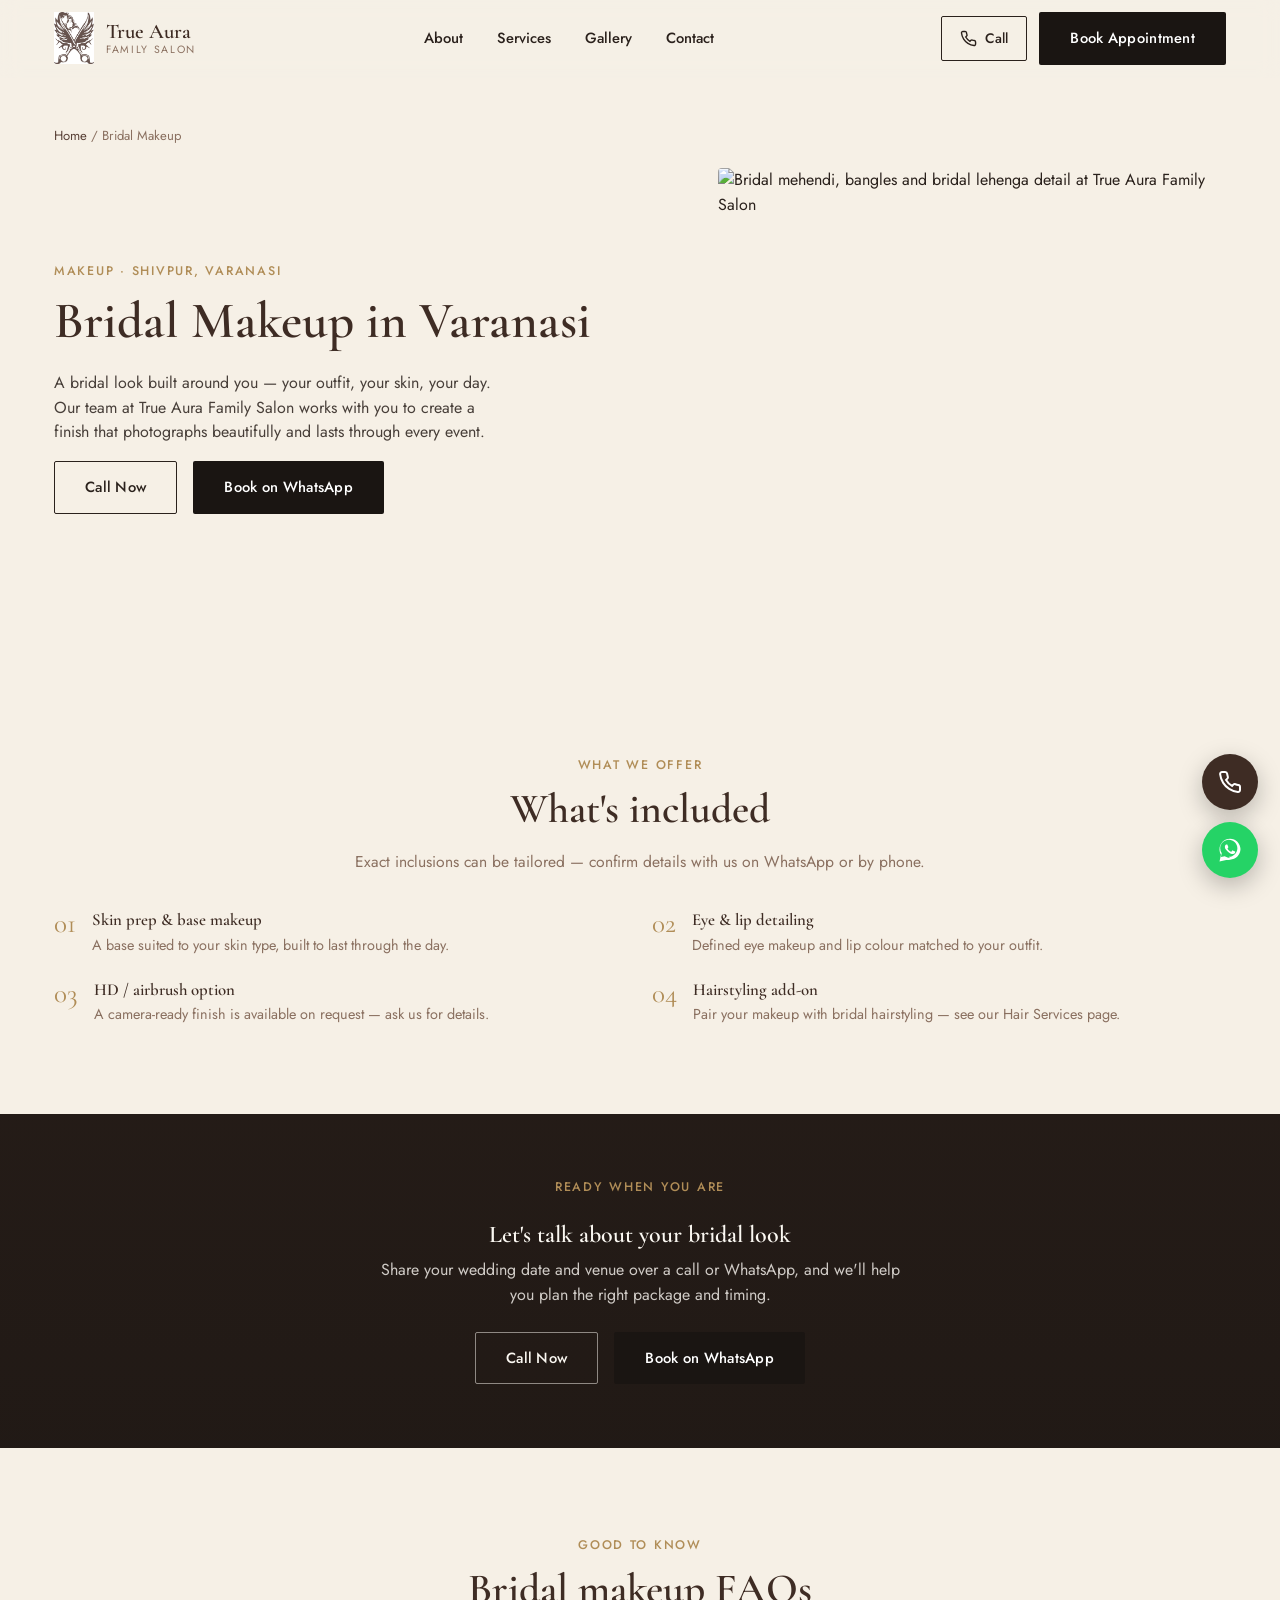
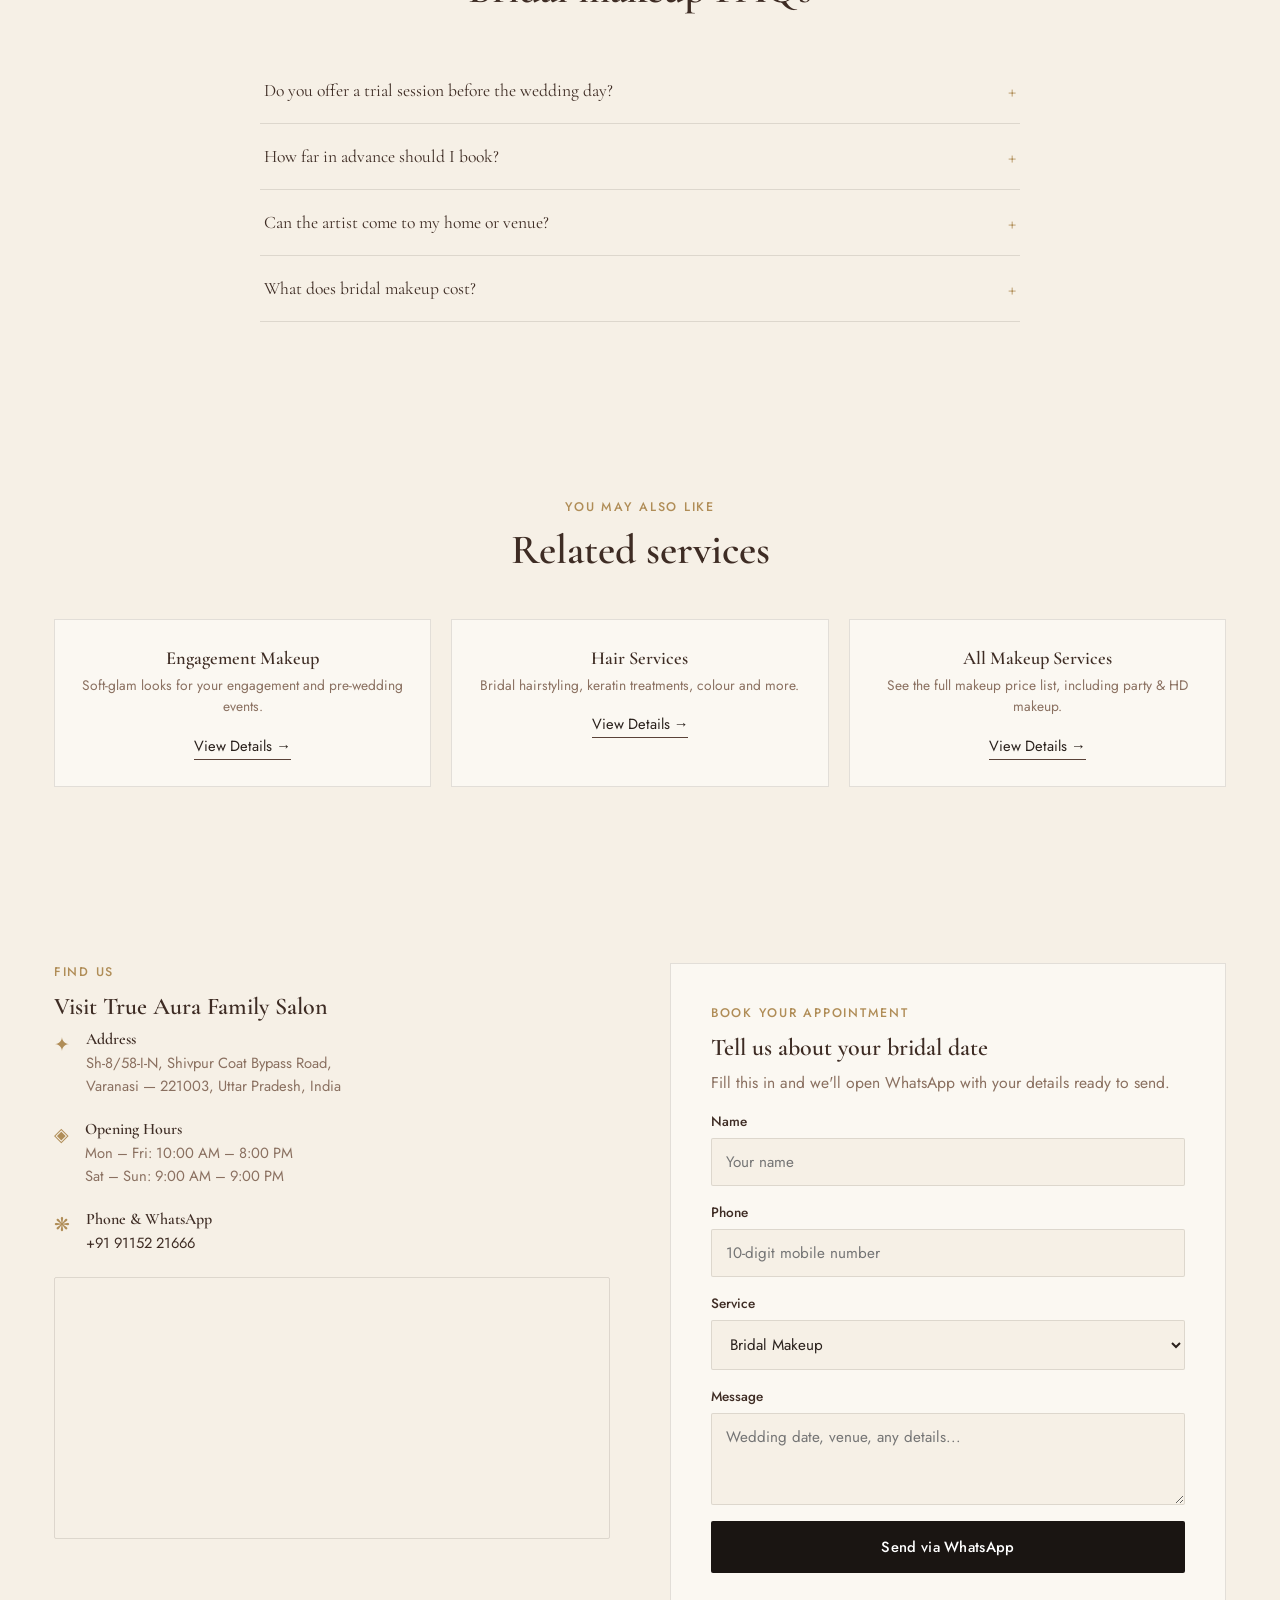
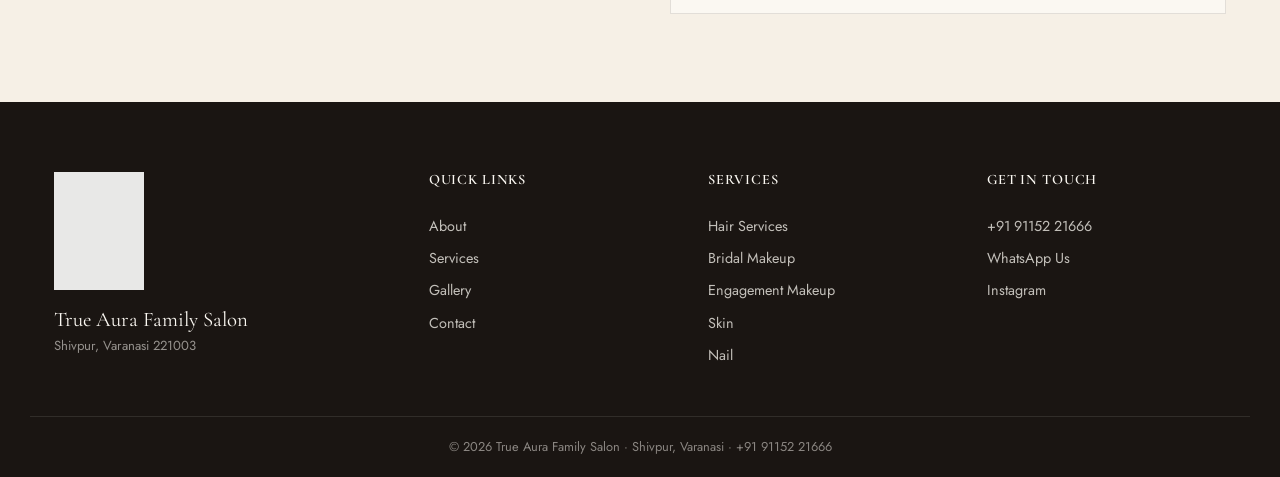
==== commit d6b4bdcb: "Add files via upload" ====
--- a/bridal-makeup.html
+++ b/bridal-makeup.html
@@ -132,7 +132,7 @@
           </div>
         </div>
         <div class="page-hero-media">
-          <img src="assets/images/salon-stations-md.jpg" alt="Bridal makeup styling area at True Aura Family Salon, Varanasi" width="900" height="1600" loading="eager">
+          <img src="assets/images/bridal-hands.jpg" alt="Bridal mehendi, bangles and bridal lehenga detail at True Aura Family Salon" width="800" height="2707" loading="eager" style="object-position: center 75%;">
         </div>
       </div>
     </div>
@@ -168,7 +168,7 @@
   </section>
 
   <!-- ============ CTA BANNER ============ -->
-  <section class="cta-banner">
+  <section class="cta-banner cta-banner--photo" style="background-image:url('assets/images/bridal-dupatta.jpg');">
     <div class="container">
       <p class="eyebrow">Ready When You Are</p>
       <h2>Let's talk about your bridal look</h2>
@@ -237,7 +237,7 @@
           <div><h3>Phone &amp; WhatsApp</h3><p><a href="tel:+919115221666">+91 91152 21666</a></p></div>
         </div>
         <div class="map-embed">
-          <iframe src="https://maps.google.com/maps?q=Shivpur+Coat+Bypass+Road+Varanasi+221003&output=embed" title="True Aura Family Salon location map" loading="lazy" referrerpolicy="no-referrer-when-downgrade"></iframe>
+          <iframe src="https://maps.google.com/maps?q=True+Aura+Family+Salon,25.3560487,82.9652868&z=17&output=embed" title="True Aura Family Salon location map" loading="lazy" referrerpolicy="no-referrer-when-downgrade"></iframe>
         </div>
       </div>
 
--- a/style.css
+++ b/style.css
@@ -42,7 +42,7 @@
   font-family: var(--font-serif);
   color: var(--mocha-dark);
   margin: 0 0 0.4em;
-  font-weight: 500;
+  font-weight: 600;
   line-height: 1.15;
 }
 p { margin: 0 0 1em; }
@@ -356,16 +356,19 @@
 .service-card {
   background: var(--paper);
   border: 1px solid var(--line);
-  padding: 26px;
+  overflow: hidden;
   display: flex;
   flex-direction: column;
-  gap: 8px;
   transition: transform .2s ease, box-shadow .2s ease;
 }
 .service-card:hover { transform: translateY(-4px); box-shadow: var(--shadow); }
+.service-card-img { aspect-ratio: 16 / 10; overflow: hidden; }
+.service-card-img img { width: 100%; height: 100%; object-fit: cover; transition: transform .4s ease; }
+.service-card:hover .service-card-img img { transform: scale(1.05); }
+.service-card-body { padding: 20px 22px 24px; display: flex; flex-direction: column; gap: 8px; flex-grow: 1; }
 .service-card-top { display: flex; justify-content: space-between; align-items: flex-start; gap: 12px; }
-.service-card h3 { font-size: 1.2rem; margin: 0; }
-.service-price { font-family: var(--font-serif); color: var(--gold); font-size: 1.15rem; white-space: nowrap; }
+.service-card h3 { font-size: 1.2rem; margin: 0; font-weight: 600; }
+.service-price { font-family: var(--font-serif); color: var(--gold); font-size: 1rem; white-space: nowrap; }
 .service-desc { color: var(--mocha-light); font-size: 0.9rem; flex-grow: 1; }
 .service-tag { font-size: 0.68rem; letter-spacing: 0.1em; text-transform: uppercase; color: var(--mocha-light); }
 .service-card .btn { align-self: flex-start; padding: 9px 20px; font-size: 0.82rem; margin-top: 6px; }
@@ -597,6 +600,18 @@
 .cta-banner .hero-ctas { justify-content: center; }
 .cta-banner .btn-outline { color: var(--paper); border-color: rgba(251,248,242,0.5); }
 .cta-banner .btn-outline:hover { background: rgba(251,248,242,0.12); }
+.cta-banner--photo {
+  position: relative;
+  background-size: cover;
+  background-position: center;
+  isolation: isolate;
+}
+.cta-banner--photo::before {
+  content: '';
+  position: absolute; inset: 0;
+  background: linear-gradient(rgba(26,21,18,0.72), rgba(26,21,18,0.8));
+  z-index: -1;
+}
 
 /* ============ RELATED SERVICES ============ */
 .related-grid { display: grid; grid-template-columns: repeat(3, 1fr); gap: 20px; }
